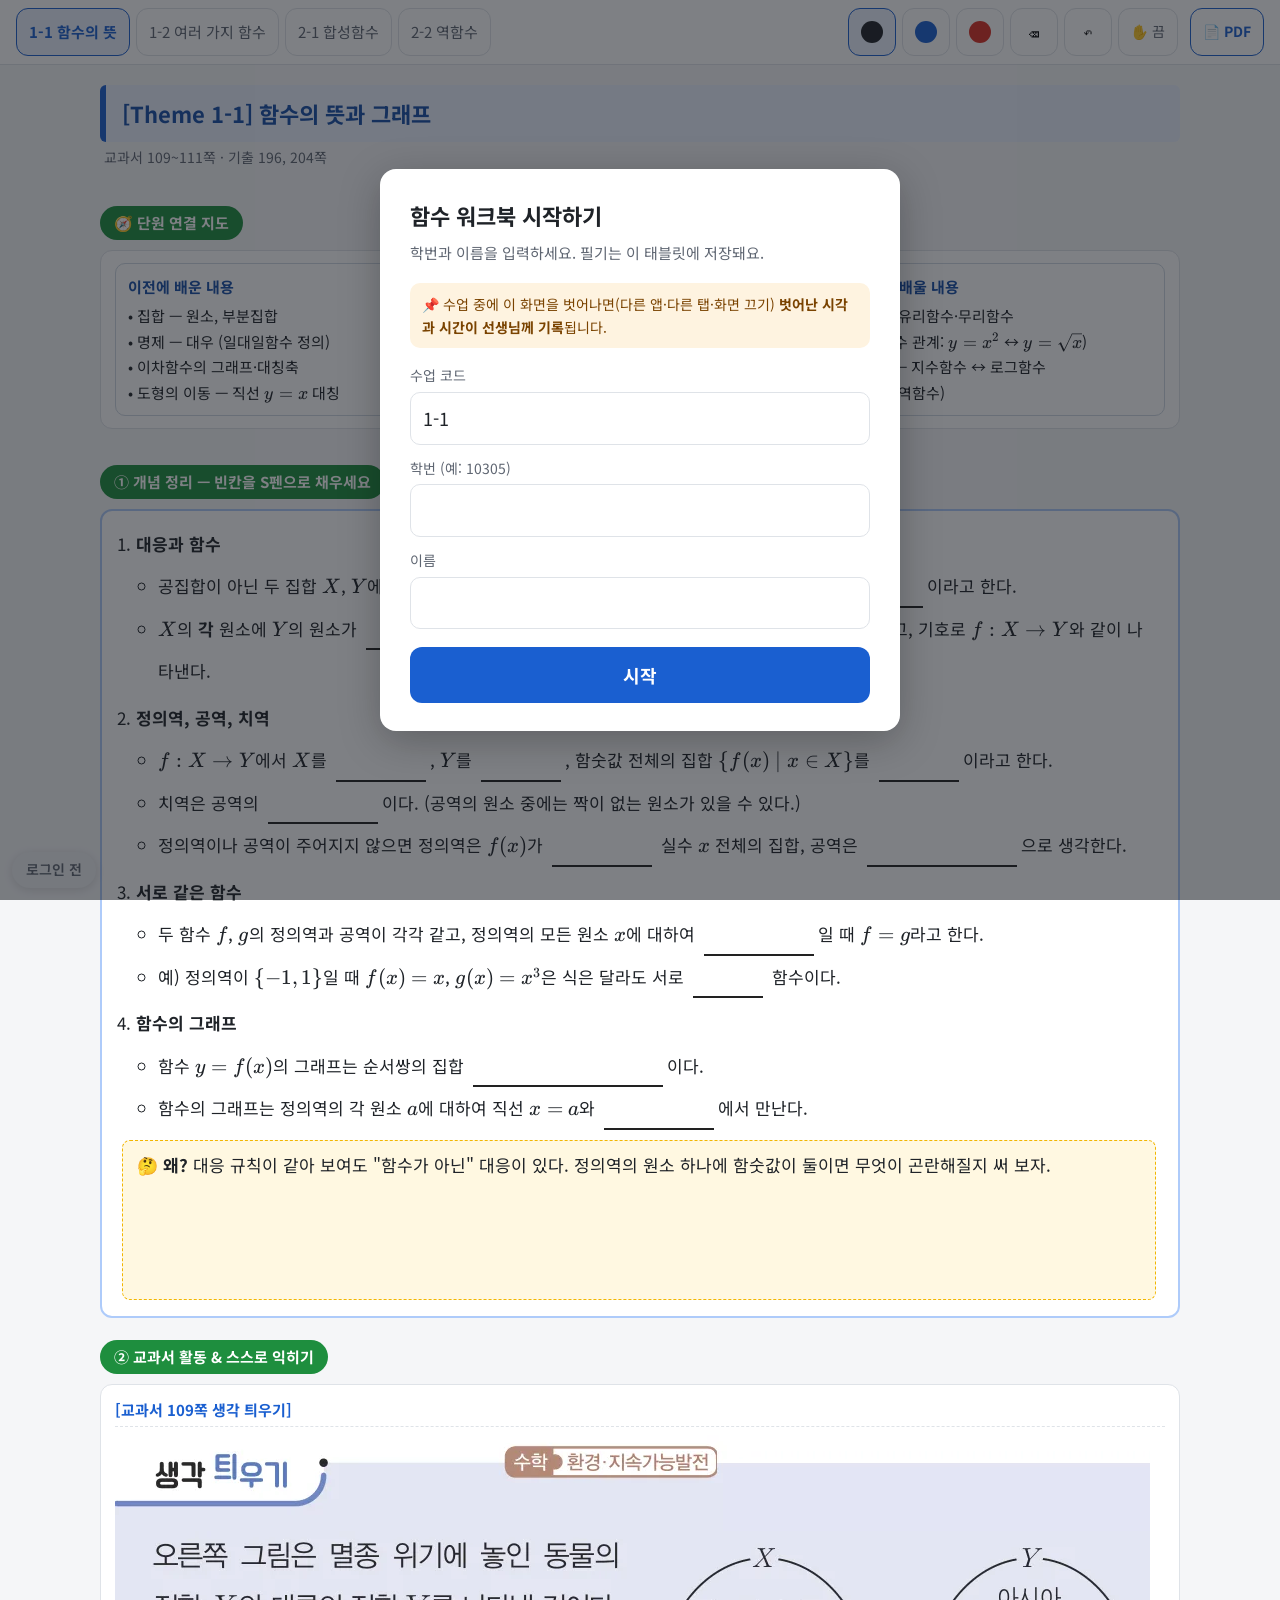
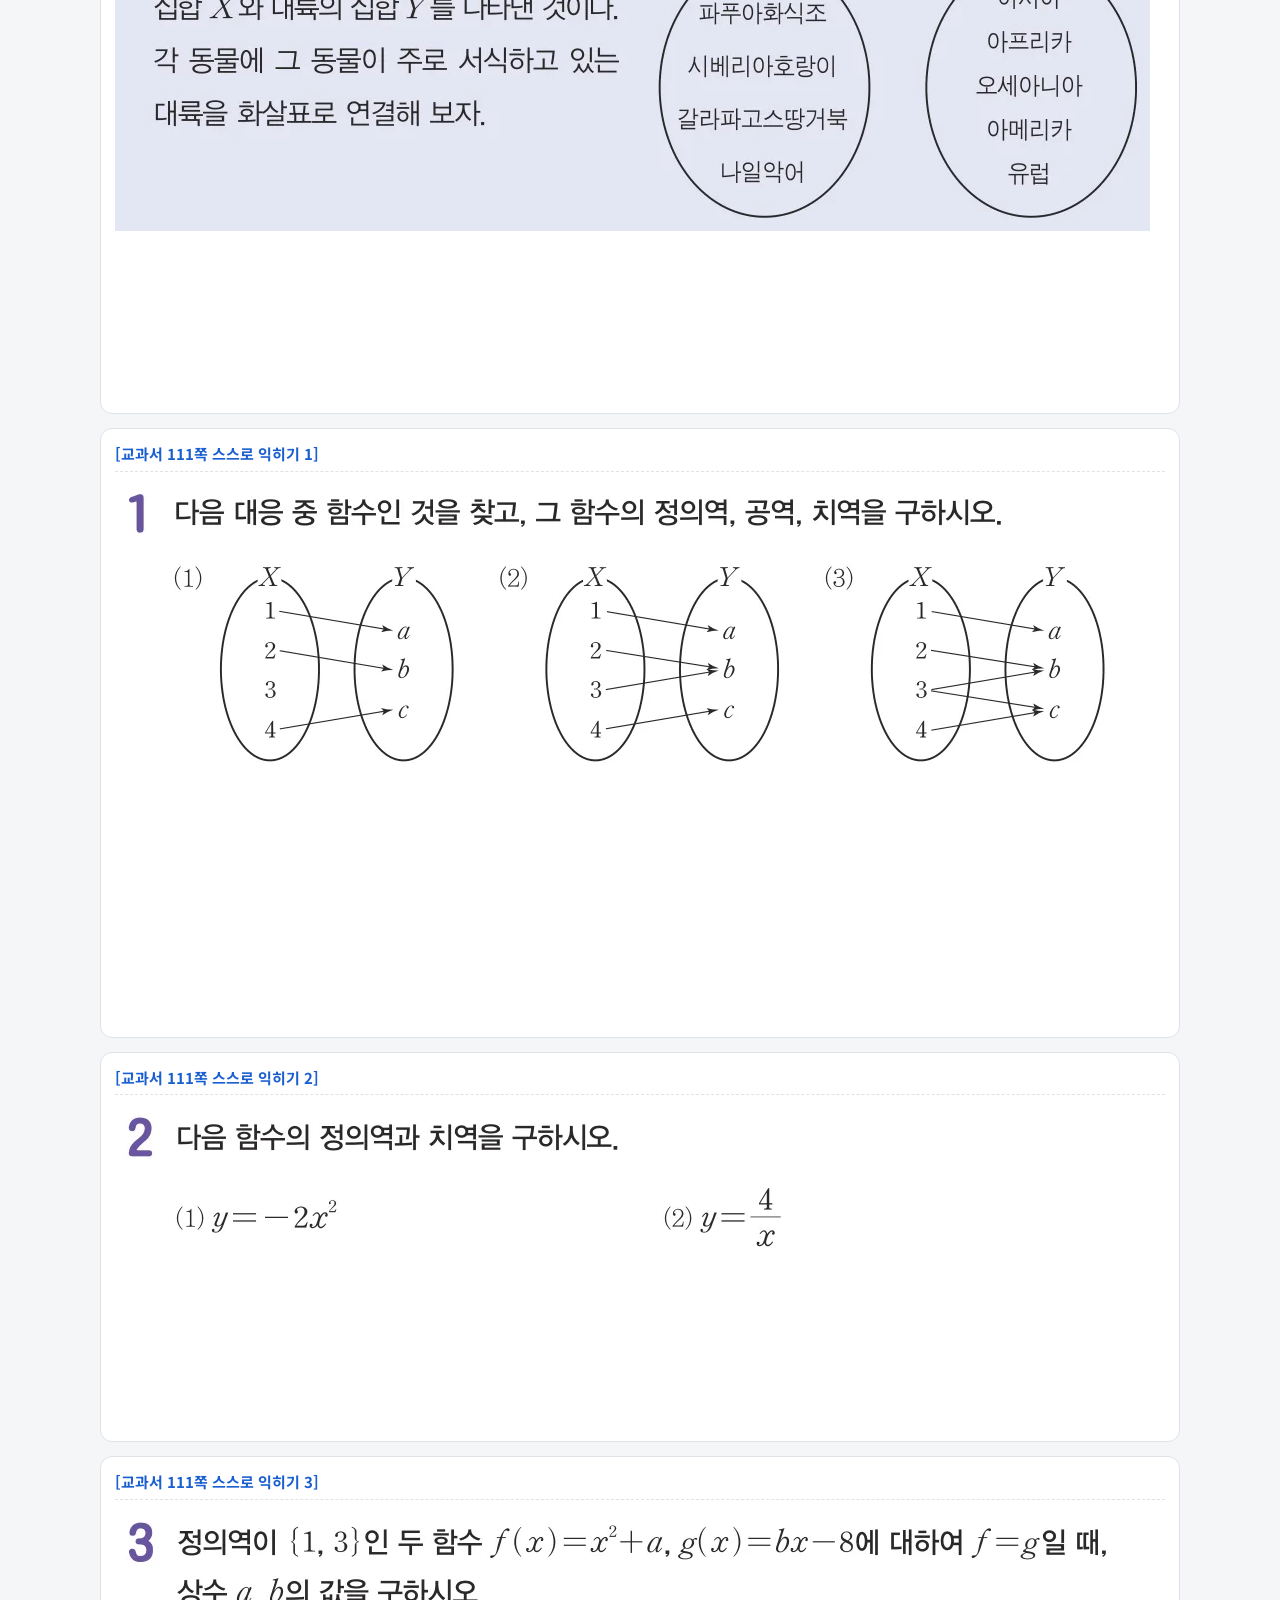
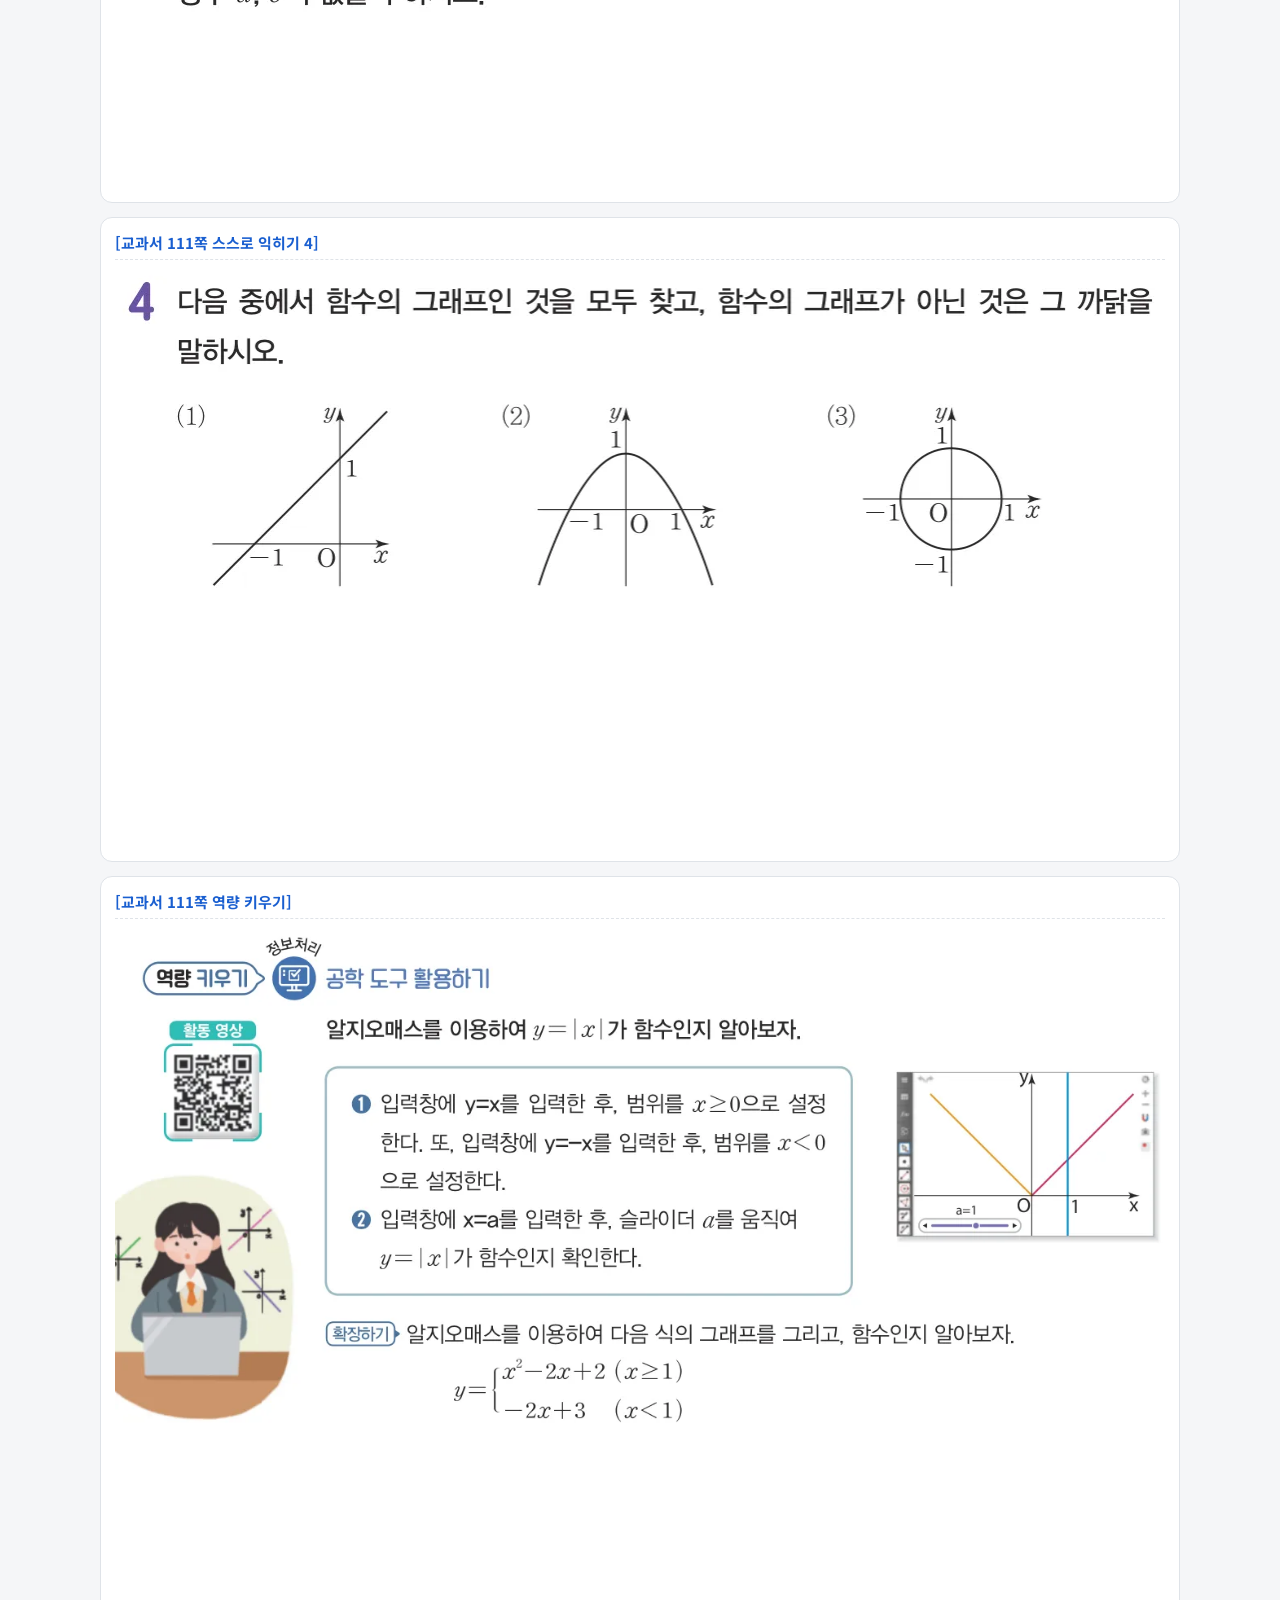
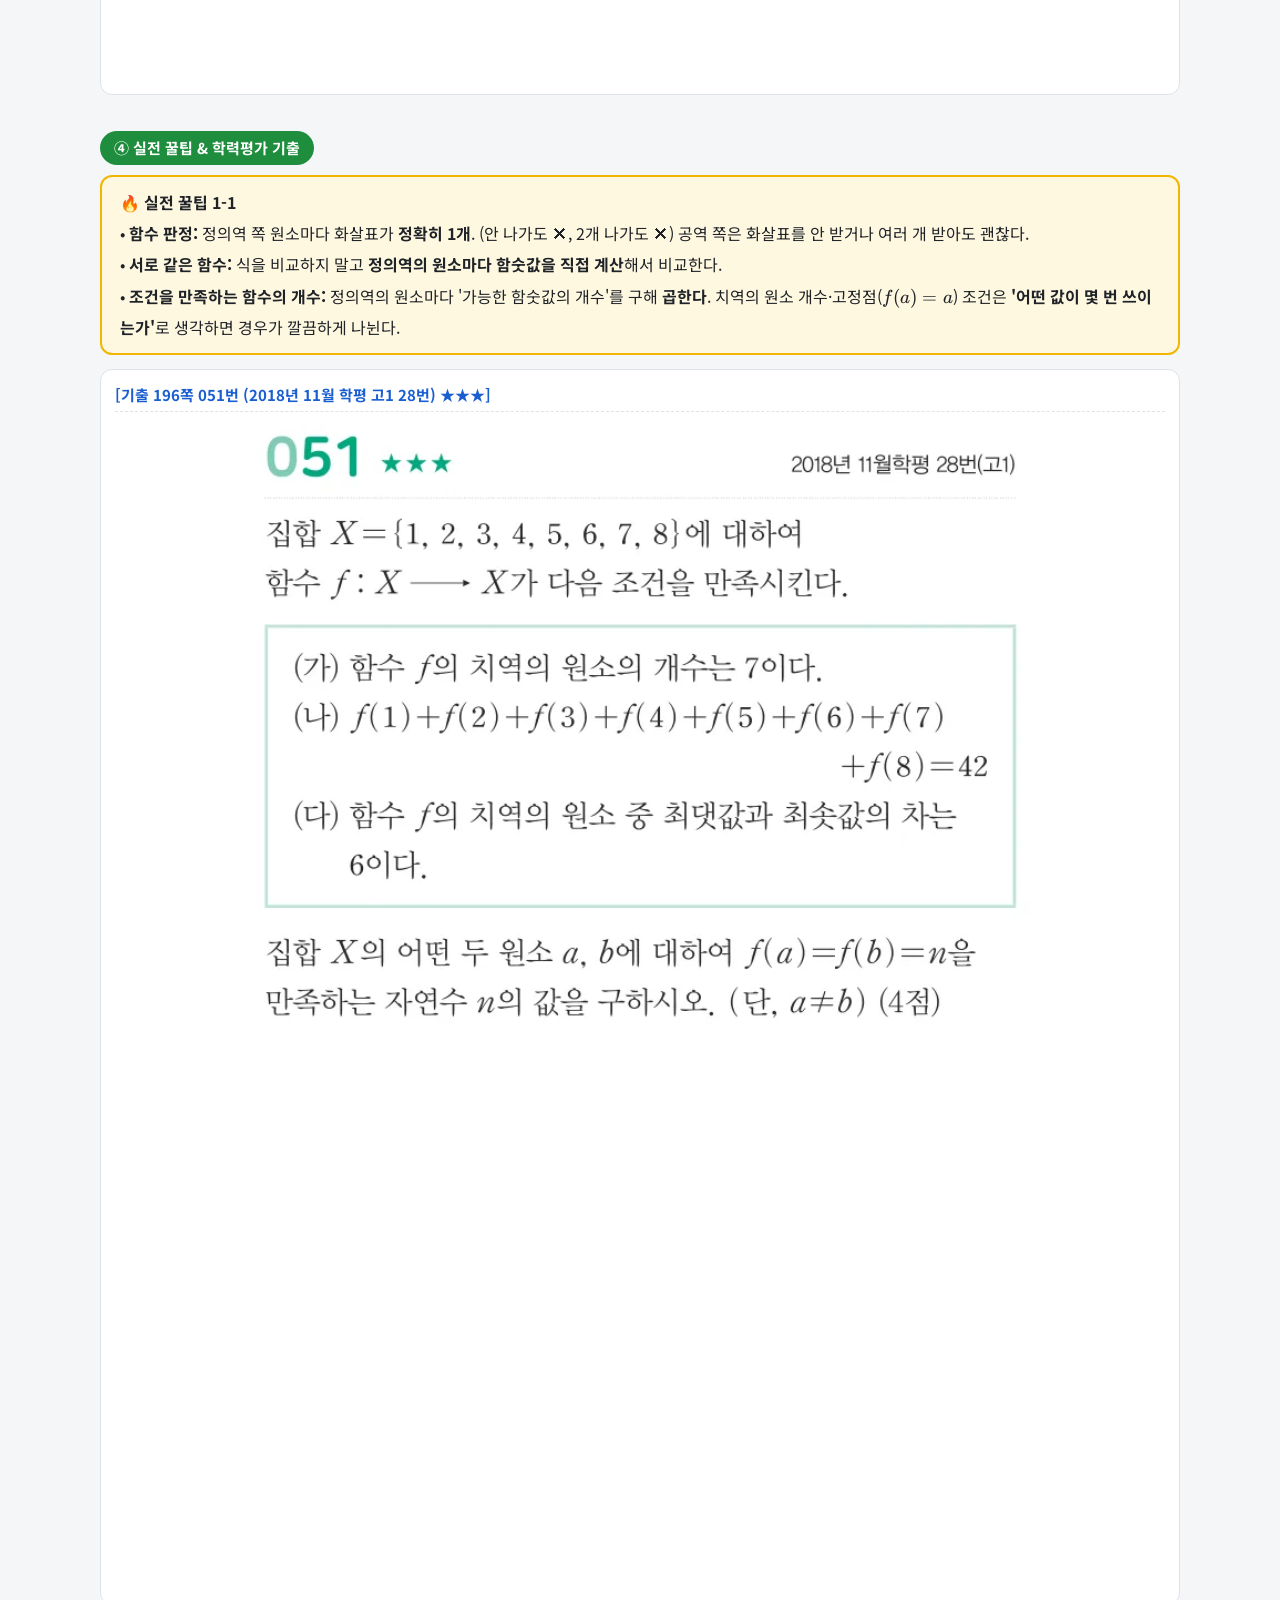
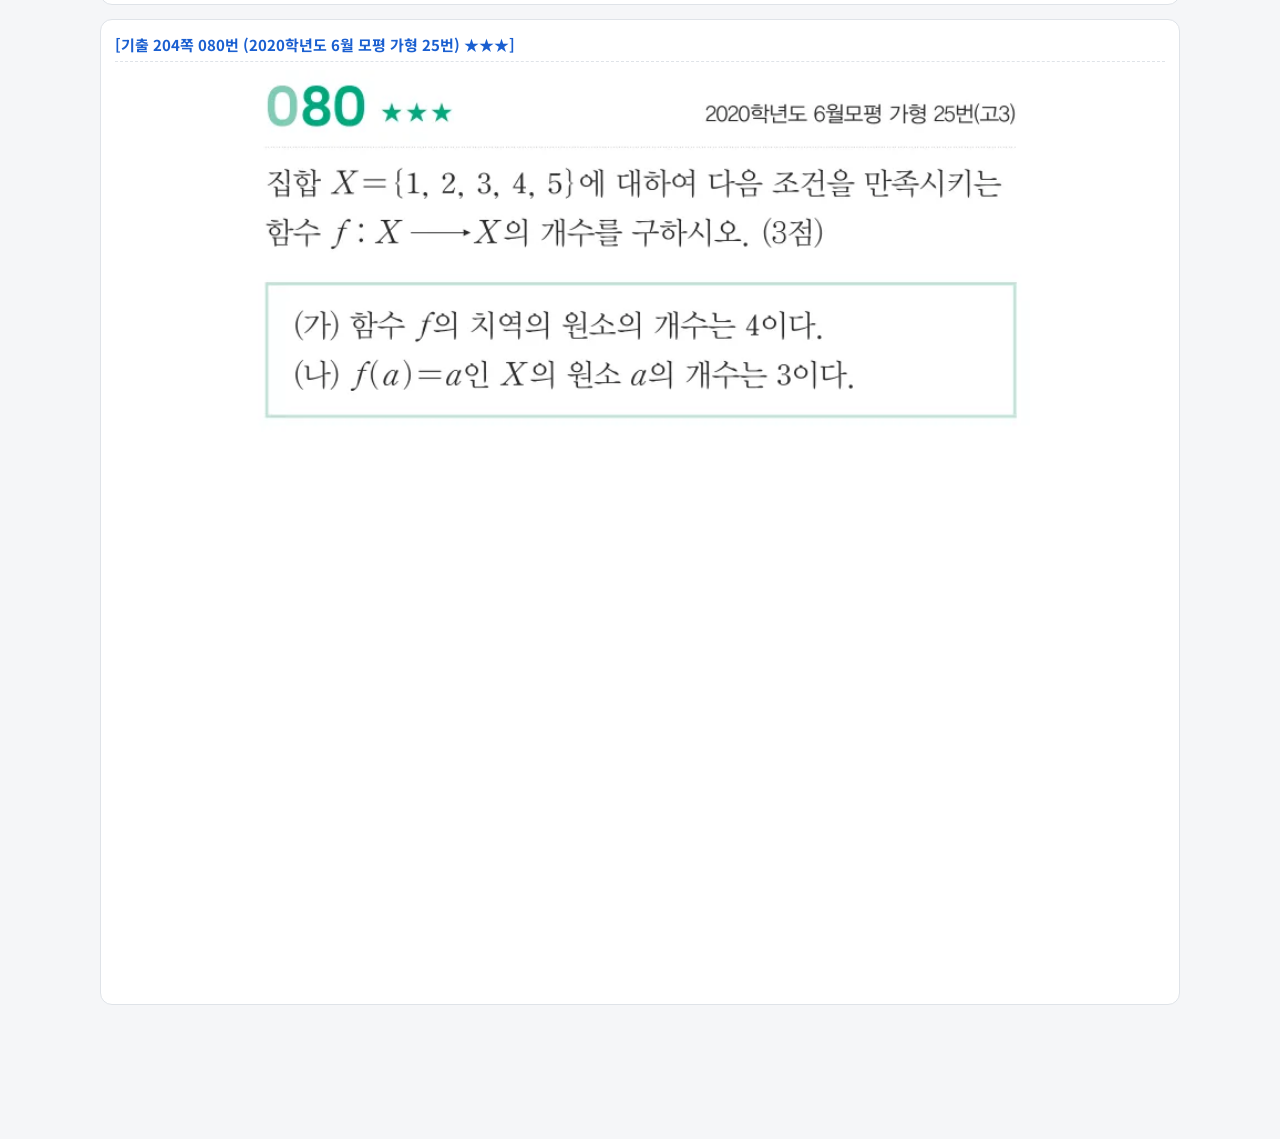
==== index.html @ 05dcb777 "함수 워크북 웹 첫 업로드 Co-Authored-By: Claude Opus 5.5 <noreply@anthropic.com>" ====
<!DOCTYPE html>
<html lang="ko">
<head>
<meta charset="utf-8">
<meta name="viewport" content="width=device-width, initial-scale=1">
<title>함수 워크북</title>
<link rel="preconnect" href="https://fonts.googleapis.com">
<link href="https://fonts.googleapis.com/css2?family=Noto+Sans+KR:wght@400;500;700&display=swap" rel="stylesheet">
<link rel="stylesheet" href="lib/katex/katex.min.css">
<script src="lib/katex/katex.min.js"></script>
<script src="lib/katex/contrib/auto-render.min.js"></script>
<link rel="stylesheet" href="css/style.css">
</head>
<body>

<header class="topbar">
  <nav class="tabs" id="tabs"></nav>
  <div class="spacer"></div>
  <div class="tools" id="tools">
    <button class="tool active" data-color="#1f2328" title="검정 펜"><span class="swatch" style="background:#1f2328"></span></button>
    <button class="tool" data-color="#1a5fd0" title="파랑 펜"><span class="swatch" style="background:#1a5fd0"></span></button>
    <button class="tool" data-color="#d93025" title="빨강 펜"><span class="swatch" style="background:#d93025"></span></button>
    <button class="tool wide" data-tool="eraser" title="지우개">⌫</button>
    <button class="tool" data-tool="undo" title="되돌리기">↶</button>
    <button class="toggle" id="fingerBtn" title="켜면 손가락으로도 필기, 끄면 손가락은 화면 스크롤">✋ 끔</button>
  </div>
  <button class="toggle pdf" id="pdfBtn">📄 PDF</button>
  <span class="pill save" id="savePill">로그인 전</span>
</header>

<main class="wb" id="wb"></main>

<div class="overlay" id="login">
  <form class="dialog" id="loginForm">
    <h2>함수 워크북 시작하기</h2>
    <p>학번과 이름을 입력하세요. 필기는 이 태블릿에 저장돼요.</p>
    <div class="notice">📌 수업 중에 이 화면을 벗어나면(다른 앱·다른 탭·화면 끄기) <b>벗어난 시각과 시간이 선생님께 기록</b>됩니다.</div>
    <label class="field">수업 코드<input id="inClass" required autocomplete="off"></label>
    <label class="field">학번 (예: 10305)<input id="inNum" required inputmode="numeric" pattern="[0-9]{3,6}" autocomplete="off"></label>
    <label class="field">이름<input id="inName" required autocomplete="off"></label>
    <button class="primary" type="submit">시작</button>
  </form>
</div>

<div class="overlay hidden" id="pdfDlg">
  <div class="dialog">
    <h2>내 필기를 PDF로 저장</h2>
    <p>문제와 내가 쓴 필기가 함께 A4 PDF로 저장돼요.</p>
    <div id="pdfChoices">
      <button class="primary" data-scope="current">지금 보고 있는 Theme만</button>
      <button class="primary alt" data-scope="all">전체 (Theme 4개)</button>
      <button class="ghost" id="pdfCancel">닫기</button>
    </div>
    <div class="pdf-prog hidden" id="pdfProg"></div>
  </div>
</div>

<div class="banner hidden" id="banner"><span id="bannerText"></span><button id="bannerOk">확인</button></div>

<script src="lib/pdf/html2canvas.min.js"></script>
<script src="lib/pdf/jspdf.umd.min.js"></script>
<script src="js/config.js"></script>
<script src="js/workbook-data.js"></script>
<script src="js/backend.js"></script>
<script src="js/ink.js"></script>
<script src="js/student.js"></script>
</body>
</html>
---- css/style.css ----
:root {
  --bg: #f5f6f8; --card: #ffffff; --ink: #1f2328; --muted: #5f6672; --line: #dfe3e8;
  --blue: #1a5fd0; --blue-soft: #eaf1fe; --green: #1e8e3e; --green-soft: #e6f4ea;
  --red: #d93025; --red-soft: #fdecea; --amber: #b06000; --amber-soft: #fef3e0;
  --gray: #8a9099; --gray-soft: #eef0f2; --tip: #fff8e1; --tip-line: #f2b600;
}
* { box-sizing: border-box; }
html, body { -webkit-user-select: none; user-select: none; -webkit-touch-callout: none; margin: 0; background: var(--bg); color: var(--ink);
  font-family: 'Noto Sans KR', 'Malgun Gothic', 'Apple SD Gothic Neo', sans-serif; font-size: 17px; line-height: 1.7; }
button { font: inherit; cursor: pointer; }
.hidden { display: none !important; }

/* ---------- 공통 상단바 ---------- */
.topbar { position: sticky; top: 0; z-index: 50; background: var(--card); border-bottom: 1px solid var(--line);
  display: flex; align-items: center; gap: 12px; padding: 8px 16px; min-height: 64px; flex-wrap: wrap; }
.brand { font-weight: 700; color: var(--blue); white-space: nowrap; }
.spacer { flex: 1; }
.pill { display: inline-flex; align-items: center; gap: 6px; padding: 4px 12px; border-radius: 999px; font-size: 14px; font-weight: 600; white-space: nowrap; }
.pill.on { background: var(--green-soft); color: var(--green); }
.pill.demo { background: var(--amber-soft); color: var(--amber); }
.pill.live { background: var(--blue-soft); color: var(--blue); }
.dot { width: 9px; height: 9px; border-radius: 50%; background: currentColor; }

/* ---------- 학생: 테마 탭 & 도구 ---------- */
.tabs { display: flex; gap: 6px; }
.tab { border: 1.5px solid var(--line); background: var(--card); border-radius: 12px; padding: 6px 12px; min-height: 48px; font-size: 15px; color: var(--muted); white-space: nowrap; }
.tab.active { border-color: var(--blue); background: var(--blue-soft); color: var(--blue); font-weight: 700; }
.tools { display: flex; gap: 6px; align-items: center; }
.tool { width: 48px; height: 48px; border-radius: 12px; border: 1.5px solid var(--line); background: var(--card); display: grid; place-items: center; font-size: 15px; }
.tool.active { border-color: var(--blue); background: var(--blue-soft); }
.swatch { width: 22px; height: 22px; border-radius: 50%; }
.toggle { height: 48px; padding: 0 12px; border-radius: 12px; border: 1.5px solid var(--line); background: var(--card); font-size: 14px; color: var(--muted); }
.toggle.active { border-color: var(--amber); background: var(--amber-soft); color: var(--amber); font-weight: 700; }

/* ---------- 학생: 본문 ---------- */
main.wb { max-width: 1120px; margin: 0 auto; padding: 20px 20px 120px; }
.theme-header { background: var(--blue-soft); border-left: 6px solid var(--blue); color: #174ea6; font-size: 22px; font-weight: 700; padding: 10px 16px; border-radius: 6px; }
.theme-range { color: var(--muted); font-size: 14px; margin: 4px 0 14px 4px; }
.badge { display: inline-block; background: var(--green); color: #fff; padding: 4px 14px; border-radius: 999px; font-size: 15px; font-weight: 700; margin: 22px 0 10px; }
.write { position: relative; }                       /* 필기 가능한 영역 */
.write > canvas.ink { position: absolute; inset: 0; width: 100%; height: 100%; touch-action: none; z-index: 2; }
.concept { background: var(--card); border: 2px solid #aecbfa; border-radius: 12px; padding: 12px 22px 12px 8px; line-height: 2.5; }
.concept ol { margin: 0; padding-left: 26px; } .concept ul { padding-left: 22px; list-style: circle; margin: 0 0 4px; }
.blank-s { display: inline-block; border-bottom: 2px solid #222; height: 26px; vertical-align: bottom; margin: 0 4px; }
.supp-note { background: #f1f8e9; border-left: 4px solid #689f38; padding: 6px 14px; margin: 6px 0 4px 12px; border-radius: 4px; }
.why { background: var(--tip); border: 1.5px dashed var(--tip-line); border-radius: 8px; padding: 8px 14px; margin: 10px 0 4px 12px; line-height: 1.9; }
.why-ws { height: 110px; } .why-ans { display: none; }
.card { background: var(--card); border: 1px solid var(--line); border-radius: 12px; padding: 12px 14px; margin-bottom: 14px; }
.label { color: var(--blue); font-weight: 700; font-size: 15px; border-bottom: 1px dashed var(--line); padding-bottom: 4px; margin-bottom: 8px; }
.card img { display: block; max-width: 100%; height: auto; user-select: none; -webkit-user-drag: none; pointer-events: none; }
.ws-s { height: 170px; } .ws-m { height: 250px; } .ws-l { height: 340px; } .ws-ex { height: 560px; }
.pair { display: grid; grid-template-columns: 1fr 1fr; gap: 14px; margin-bottom: 14px; }
.pair .card { margin: 0; display: flex; flex-direction: column; } .pair .ws-fill { flex: 1; min-height: 220px; }
.card.ex img { width: 100%; max-width: 780px; margin: 0 auto; }
.tip { background: var(--tip); border: 2px solid var(--tip-line); border-radius: 12px; padding: 10px 18px; margin-bottom: 14px; line-height: 1.95; font-size: 16px; }

/* ---------- 학생: 로그인 & 안내 ---------- */
.overlay { position: fixed; inset: 0; background: rgba(20, 24, 31, .55); display: grid; place-items: center; z-index: 100; padding: 16px; }
.dialog { background: var(--card); border-radius: 16px; padding: 28px 30px; width: min(520px, 100%); box-shadow: 0 10px 40px rgba(0,0,0,.25); }
.dialog h2 { margin: 0 0 6px; font-size: 22px; }
.dialog p { color: var(--muted); margin: 0 0 18px; font-size: 15px; }
.field { display: flex; flex-direction: column; gap: 4px; margin-bottom: 12px; font-size: 14px; color: var(--muted); }
.field input { font: inherit; font-size: 18px; padding: 10px 12px; min-height: 52px; border: 1.5px solid var(--line); border-radius: 10px; color: var(--ink); }
.primary { width: 100%; min-height: 56px; border: 0; border-radius: 12px; background: var(--blue); color: #fff; font-size: 18px; font-weight: 700; margin-top: 6px; }
.notice { background: var(--amber-soft); color: #7a4300; border-radius: 10px; padding: 10px 12px; font-size: 14px; margin-bottom: 16px; line-height: 1.6; }
.banner { position: fixed; left: 50%; top: 78px; transform: translateX(-50%); z-index: 90; background: #fff; border: 2px solid var(--red);
  color: var(--red); border-radius: 12px; padding: 12px 18px; font-weight: 700; box-shadow: 0 6px 24px rgba(0,0,0,.15); display: flex; gap: 14px; align-items: center; }
.banner button { border: 0; background: var(--red); color: #fff; border-radius: 8px; min-height: 44px; padding: 0 14px; font-weight: 700; }

/* ---------- 교사 현황판 ---------- */
.dash { display: grid; grid-template-columns: 1fr 340px; gap: 16px; padding: 16px; max-width: 1500px; margin: 0 auto; }
.summary { display: flex; gap: 10px; flex-wrap: wrap; margin-bottom: 12px; }
.chip { background: var(--card); border: 1px solid var(--line); border-radius: 12px; padding: 8px 16px; font-size: 15px; }
.chip b { font-size: 22px; margin-left: 6px; }
.chip.away b { color: var(--red); } .chip.on b { color: var(--green); } .chip.blur b { color: var(--amber); } .chip.off b { color: var(--gray); }
.grid { display: grid; grid-template-columns: repeat(auto-fill, minmax(180px, 1fr)); gap: 10px; }
.st { background: var(--card); border: 2px solid var(--line); border-radius: 14px; padding: 10px 12px; line-height: 1.5; }
.st .who { font-weight: 700; font-size: 17px; } .st .who small { color: var(--muted); font-weight: 500; margin-right: 6px; }
.st .state { font-weight: 700; font-size: 15px; margin-top: 4px; }
.st .meta { color: var(--muted); font-size: 13px; }
.st.on { border-color: #b7dfc3; } .st.on .state { color: var(--green); }
.st.blur { border-color: var(--tip-line); background: var(--amber-soft); } .st.blur .state { color: var(--amber); }
.st.away { border-color: var(--red); background: var(--red-soft); } .st.away .state { color: var(--red); }
.st.offline { opacity: .6; } .st.offline .state { color: var(--gray); }
.st.flash { animation: flash 1s ease-in-out infinite; }
@keyframes flash { 50% { box-shadow: 0 0 0 6px rgba(217, 48, 37, .35); } }
.panel { background: var(--card); border: 1px solid var(--line); border-radius: 14px; padding: 12px 14px; height: calc(100vh - 100px); overflow: auto; position: sticky; top: 80px; }
.panel h3 { margin: 0 0 8px; font-size: 16px; }
.log { list-style: none; padding: 0; margin: 0; font-size: 14px; }
.log li { padding: 6px 0; border-bottom: 1px solid var(--gray-soft); display: flex; gap: 8px; }
.log time { color: var(--muted); font-variant-numeric: tabular-nums; }
.log .away { color: var(--red); font-weight: 700; } .log .back { color: var(--green); } .log .blur { color: var(--amber); } .log .offline, .log .join { color: var(--muted); }
.ctl { min-height: 44px; padding: 0 14px; border-radius: 10px; border: 1.5px solid var(--line); background: var(--card); font-size: 14px; }
.ctl.sound-on { border-color: var(--green); color: var(--green); font-weight: 700; }
.ctl.danger { color: var(--red); }
.code-in { font: inherit; width: 90px; min-height: 44px; padding: 0 10px; border: 1.5px solid var(--line); border-radius: 10px; }
.toasts { position: fixed; right: 16px; bottom: 16px; display: flex; flex-direction: column; gap: 8px; z-index: 99; }
.toast { background: var(--red); color: #fff; padding: 12px 16px; border-radius: 12px; font-weight: 700; box-shadow: 0 6px 20px rgba(0,0,0,.2); min-width: 240px; }
.empty { color: var(--muted); padding: 40px; text-align: center; border: 2px dashed var(--line); border-radius: 14px; }
.howto { background: var(--amber-soft); color: #7a4300; border-radius: 12px; padding: 10px 14px; font-size: 14px; margin-bottom: 12px; line-height: 1.7; }
@media (max-width: 1000px) { .dash { grid-template-columns: 1fr; } .panel { position: static; height: 320px; } }

/* 단원 연결 지도 */
.map { display: flex; align-items: stretch; gap: 8px; }
.map-col { flex: 1; border: 1.5px solid #cfd8e3; border-radius: 10px; padding: 10px 12px; font-size: 15px; line-height: 1.7; background: #fff; }
.map-col.now { border-color: var(--blue); background: #f3f7ff; }
.map-h { font-weight: 700; color: #174ea6; margin-bottom: 4px; }
.map-arrow { align-self: center; color: var(--blue); font-size: 22px; }
.tool.wide { font-size: 20px; }

input { -webkit-user-select: text; user-select: text; }

/* 저장 상태 & PDF */
.pill.save { background: var(--gray-soft); color: var(--muted); }
.pill.save.ok { background: var(--green-soft); color: var(--green); }
.pill.save.busy { background: var(--blue-soft); color: var(--blue); }
.pill.save.err { background: var(--red-soft); color: var(--red); }
.toggle.pdf { color: var(--blue); border-color: var(--blue); font-weight: 700; }
.primary.alt { background: #fff; color: var(--blue); border: 2px solid var(--blue); }
.ghost { width: 100%; min-height: 48px; margin-top: 8px; border: 0; background: none; color: var(--muted); }
.pdf-prog { font-size: 17px; font-weight: 700; color: var(--blue); padding: 12px 0; text-align: center; }
.pdf-stage { position: absolute; left: -12000px; top: 0; width: 1000px; background: #fff; padding: 0; }
.pdf-stage .pdf-block { padding: 2px 0; background: #fff; }
.pdf-stage .card, .pdf-stage .concept, .pdf-stage .tip, .pdf-stage .pair { margin-bottom: 6px; }
.pdf-title { font-size: 20px; font-weight: 700; color: #174ea6; padding: 6px 0 10px; border-bottom: 2px solid #1a5fd0; margin-bottom: 10px; }

@media (max-width: 1100px) { .tab { padding: 6px 9px; font-size: 14px; } .topbar { gap: 8px; padding: 8px 10px; } .pill { font-size: 13px; } }
#savePill { position: fixed; left: 12px; bottom: 12px; z-index: 60; box-shadow: 0 2px 10px rgba(0,0,0,.12); padding: 6px 14px; }
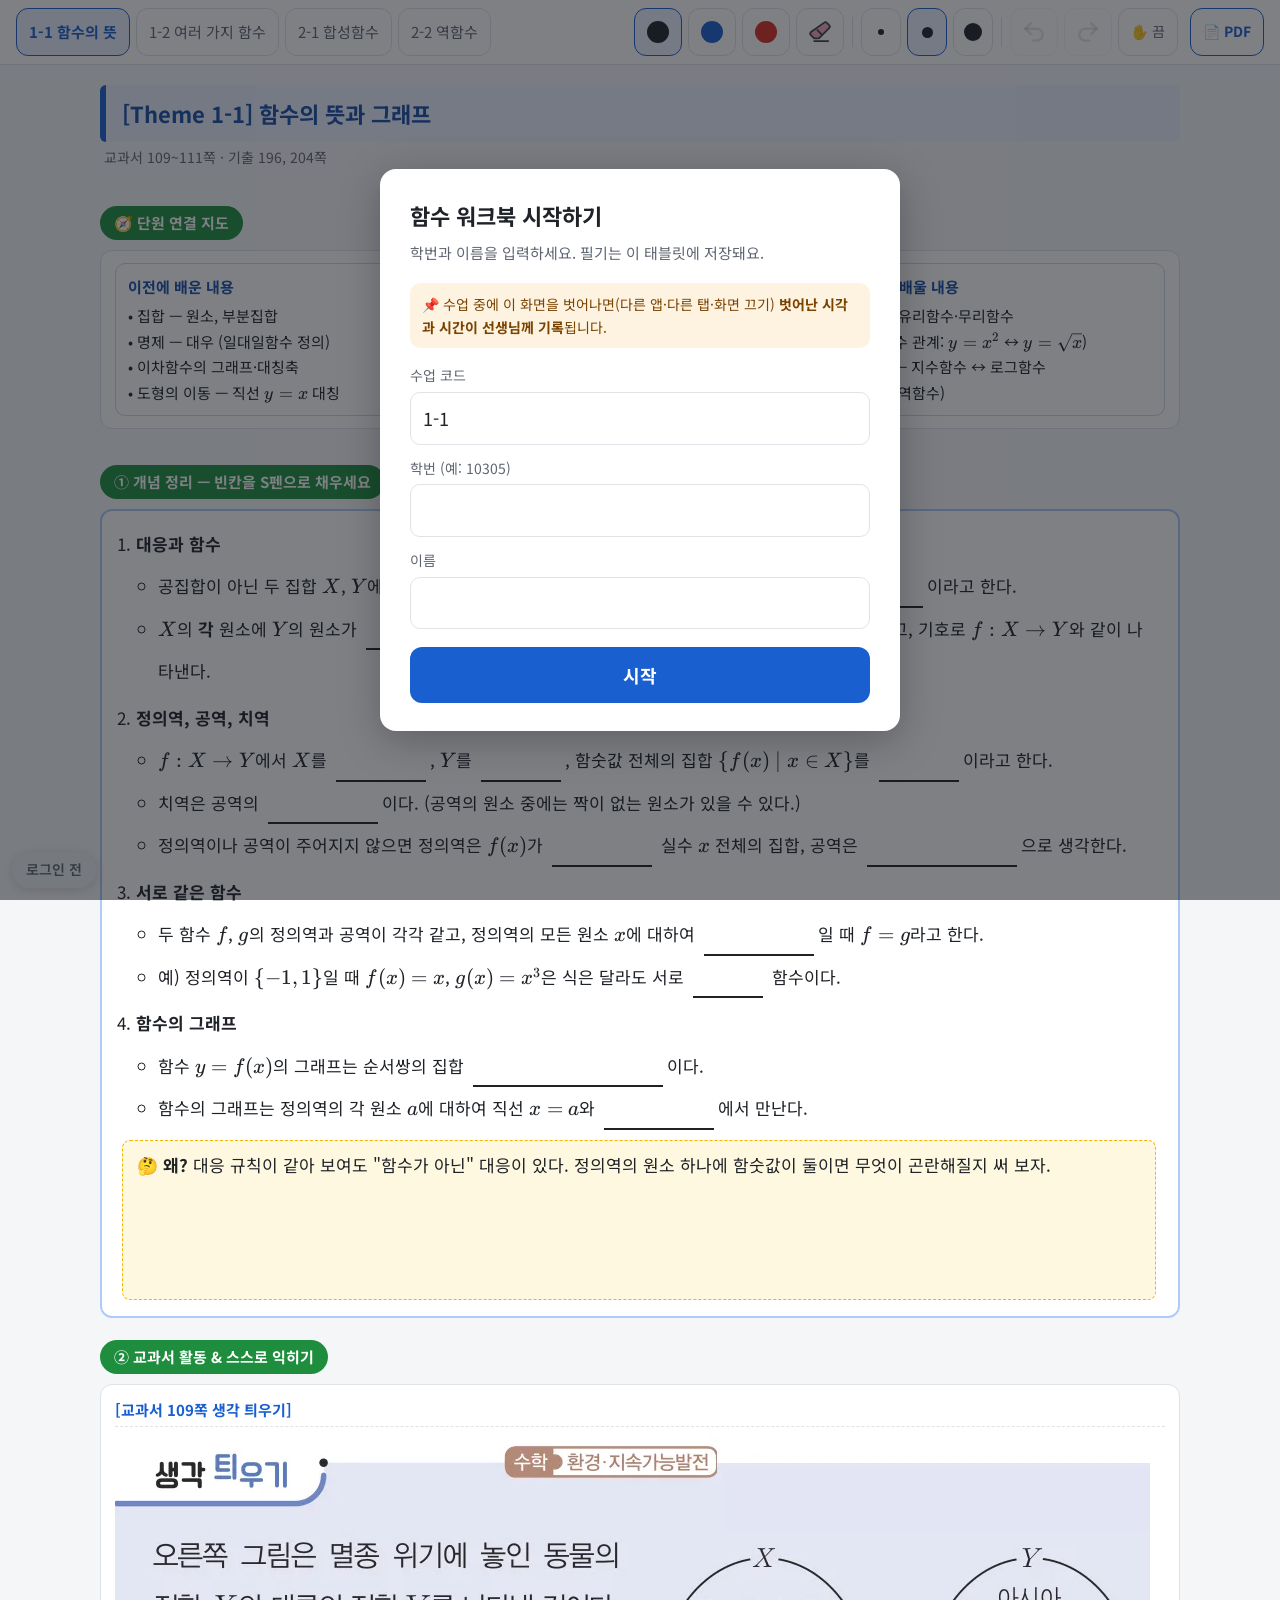
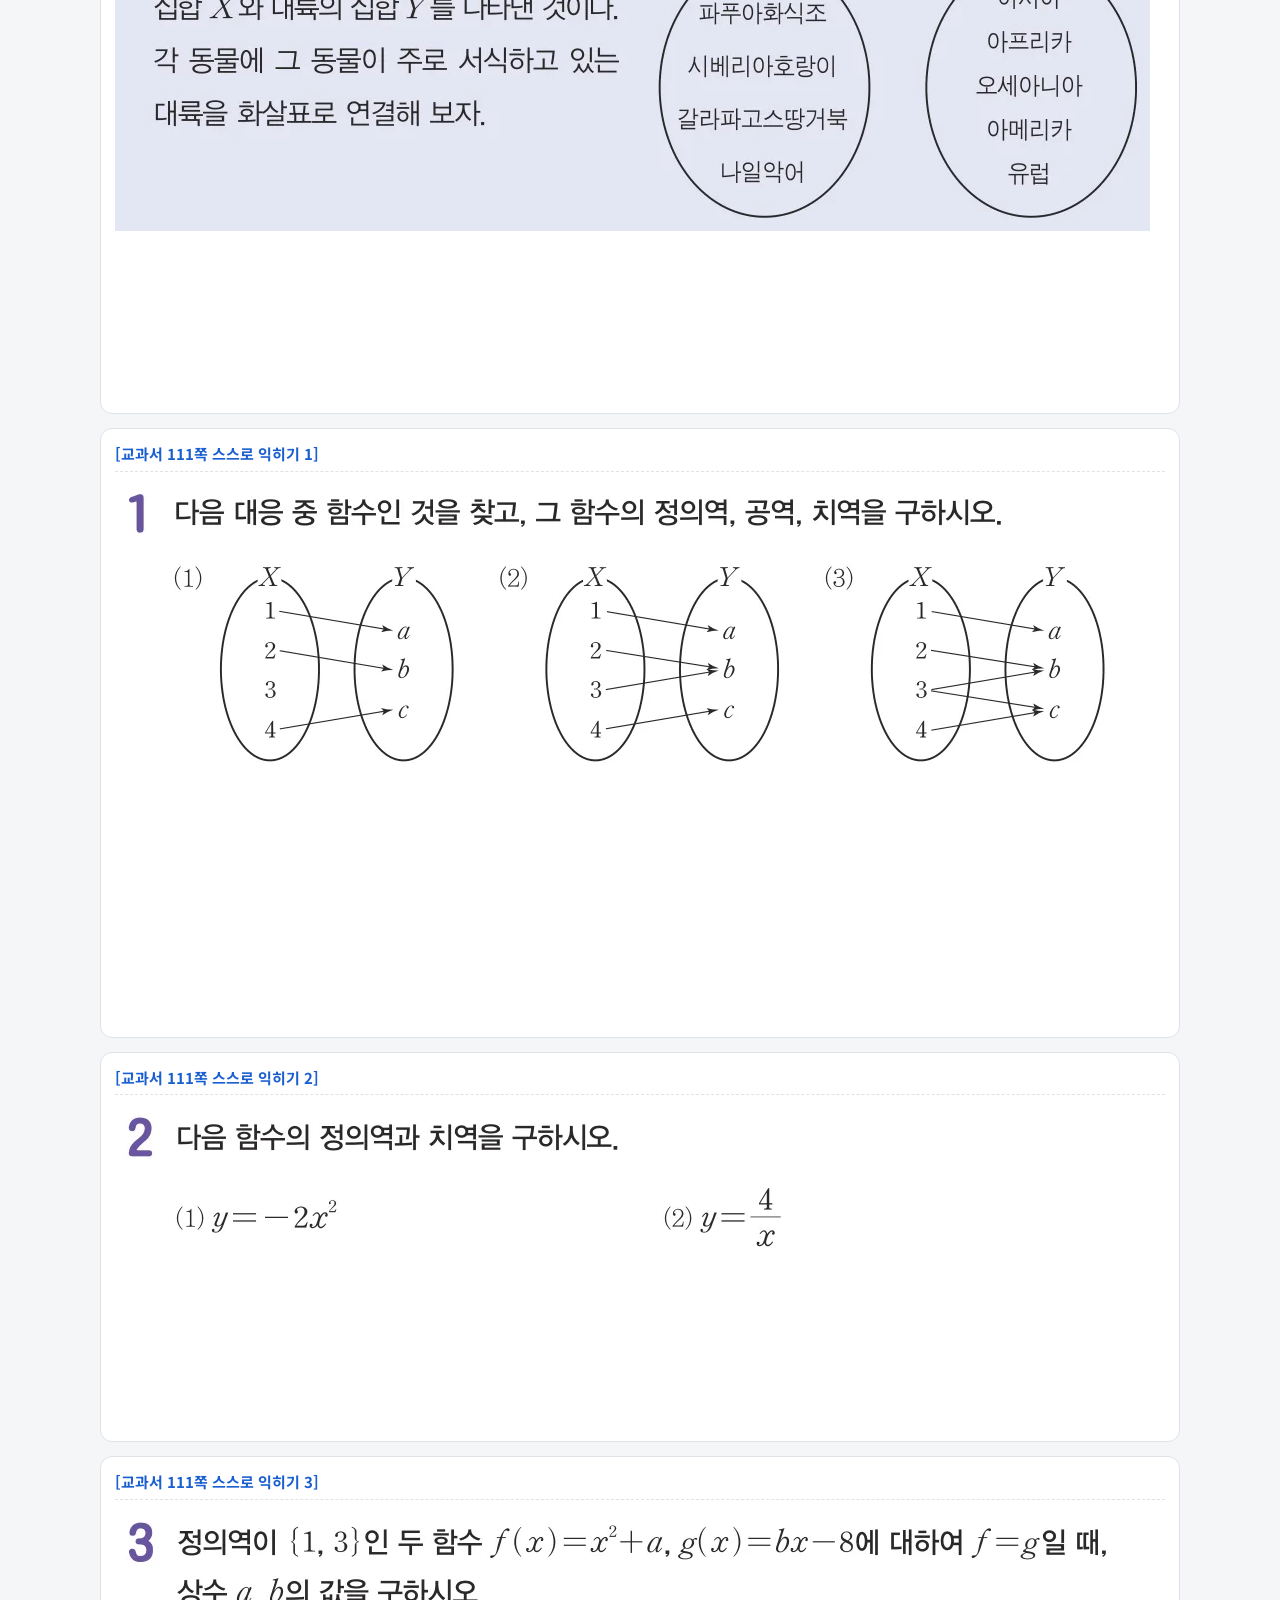
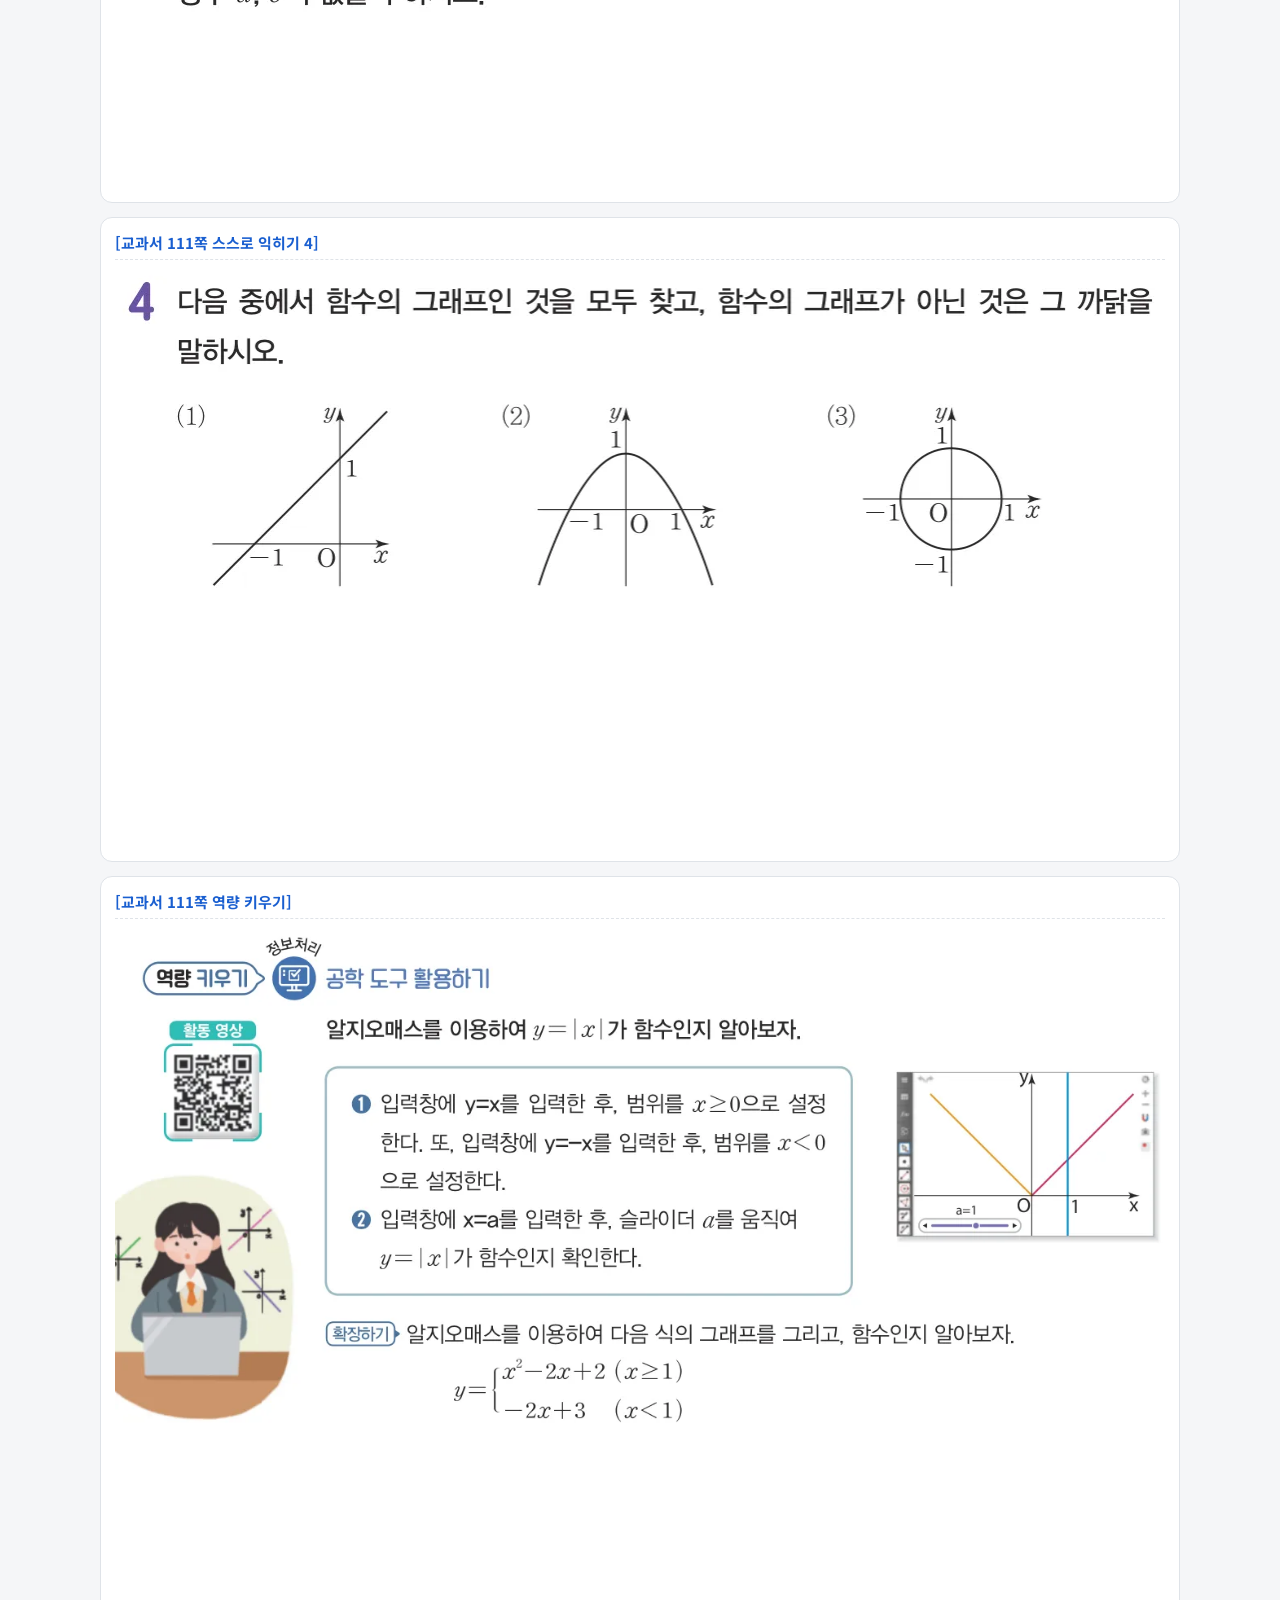
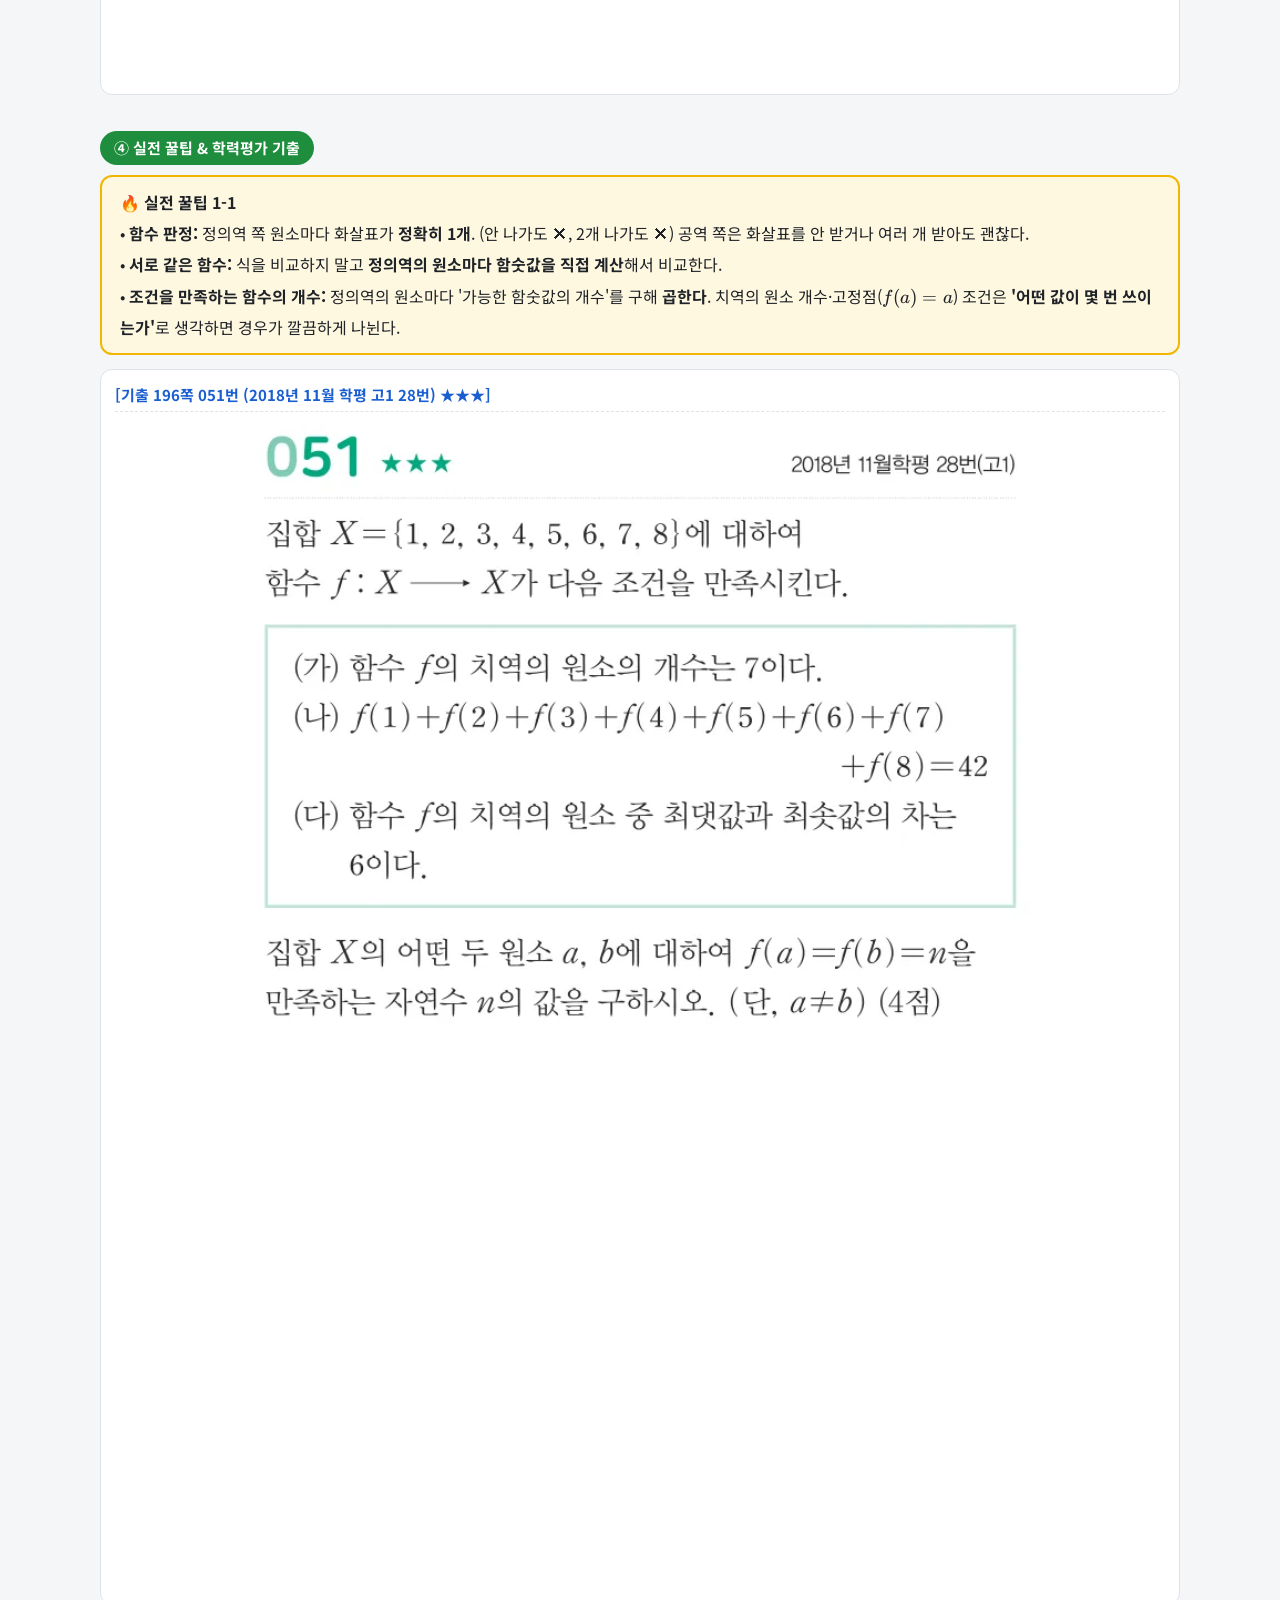
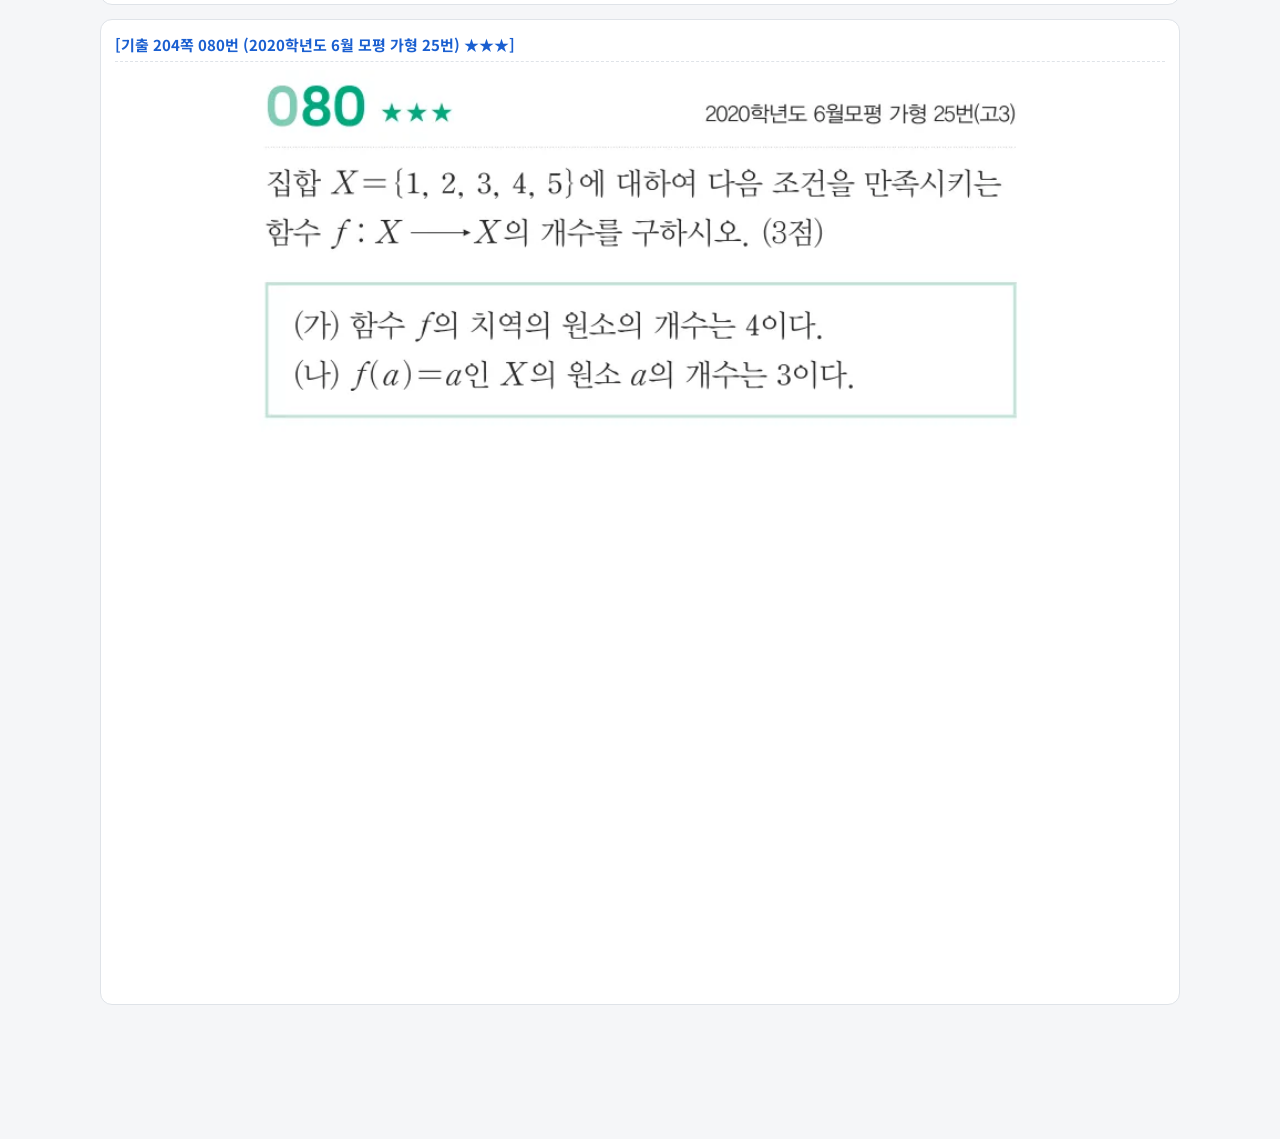
==== commit 7ece33cc: "학생용 필기 도구 개선 및 PDF 저장 속도 개선 - 지우개 아이콘 교체, 지나간 부분만 지우는 부분 지우개로 변경 - 펜 굵기·지우개 크기 3단계 선택 버튼 추가 - 앞으로 가기" ====
--- a/index.html
+++ b/index.html
@@ -20,8 +20,14 @@
     <button class="tool active" data-color="#1f2328" title="검정 펜"><span class="swatch" style="background:#1f2328"></span></button>
     <button class="tool" data-color="#1a5fd0" title="파랑 펜"><span class="swatch" style="background:#1a5fd0"></span></button>
     <button class="tool" data-color="#d93025" title="빨강 펜"><span class="swatch" style="background:#d93025"></span></button>
-    <button class="tool wide" data-tool="eraser" title="지우개">⌫</button>
-    <button class="tool" data-tool="undo" title="되돌리기">↶</button>
+    <button class="tool" data-tool="eraser" title="지우개"><svg class="ico" viewBox="0 0 24 24"><path d="M15.6 3.6a2 2 0 0 1 2.8 0l2 2a2 2 0 0 1 0 2.8L11 17.8H6.6l-3-3a2 2 0 0 1 0-2.8z" fill="#f4a7b9" stroke="#3c4043" stroke-width="1.6" stroke-linejoin="round"/><path d="M9.2 9.9l4.9 4.9" stroke="#3c4043" stroke-width="1.6"/><path d="M6.6 20.4h13" stroke="#3c4043" stroke-width="1.6" stroke-linecap="round"/></svg></button>
+    <span class="sep"></span>
+    <button class="tool size" data-size="0" title="가늘게"><span class="sdot"></span></button>
+    <button class="tool size active" data-size="1" title="보통"><span class="sdot"></span></button>
+    <button class="tool size" data-size="2" title="굵게"><span class="sdot"></span></button>
+    <span class="sep"></span>
+    <button class="tool" data-tool="undo" title="되돌리기" disabled><svg class="ico" viewBox="0 0 24 24"><path d="M9 14L4 9l5-5" fill="none" stroke="currentColor" stroke-width="2.2" stroke-linecap="round" stroke-linejoin="round"/><path d="M4 9h10.5a5.5 5.5 0 0 1 0 11H11" fill="none" stroke="currentColor" stroke-width="2.2" stroke-linecap="round"/></svg></button>
+    <button class="tool" data-tool="redo" title="다시 실행 (앞으로 가기)" disabled><svg class="ico" viewBox="0 0 24 24"><path d="M15 14l5-5-5-5" fill="none" stroke="currentColor" stroke-width="2.2" stroke-linecap="round" stroke-linejoin="round"/><path d="M20 9H9.5a5.5 5.5 0 0 0 0 11H13" fill="none" stroke="currentColor" stroke-width="2.2" stroke-linecap="round"/></svg></button>
     <button class="toggle" id="fingerBtn" title="켜면 손가락으로도 필기, 끄면 손가락은 화면 스크롤">✋ 끔</button>
   </div>
   <button class="toggle pdf" id="pdfBtn">📄 PDF</button>
--- a/css/style.css
+++ b/css/style.css
@@ -107,6 +107,15 @@
 .map-h { font-weight: 700; color: #174ea6; margin-bottom: 4px; }
 .map-arrow { align-self: center; color: var(--blue); font-size: 22px; }
 .tool.wide { font-size: 20px; }
+.tool .ico { width: 26px; height: 26px; }
+.tool:disabled { opacity: .35; cursor: default; }
+.tool.size { width: 40px; }
+.sdot { border-radius: 50%; background: var(--ink); }
+.tool.size[data-size="0"] .sdot { width: 6px; height: 6px; }
+.tool.size[data-size="1"] .sdot { width: 11px; height: 11px; }
+.tool.size[data-size="2"] .sdot { width: 18px; height: 18px; }
+.tools.erasing .sdot { background: #fff; border: 1.5px solid var(--muted); }   /* 지우개 크기일 땐 속이 빈 원 */
+.sep { width: 1px; height: 30px; background: var(--line); margin: 0 2px; }
 
 input { -webkit-user-select: text; user-select: text; }
 
